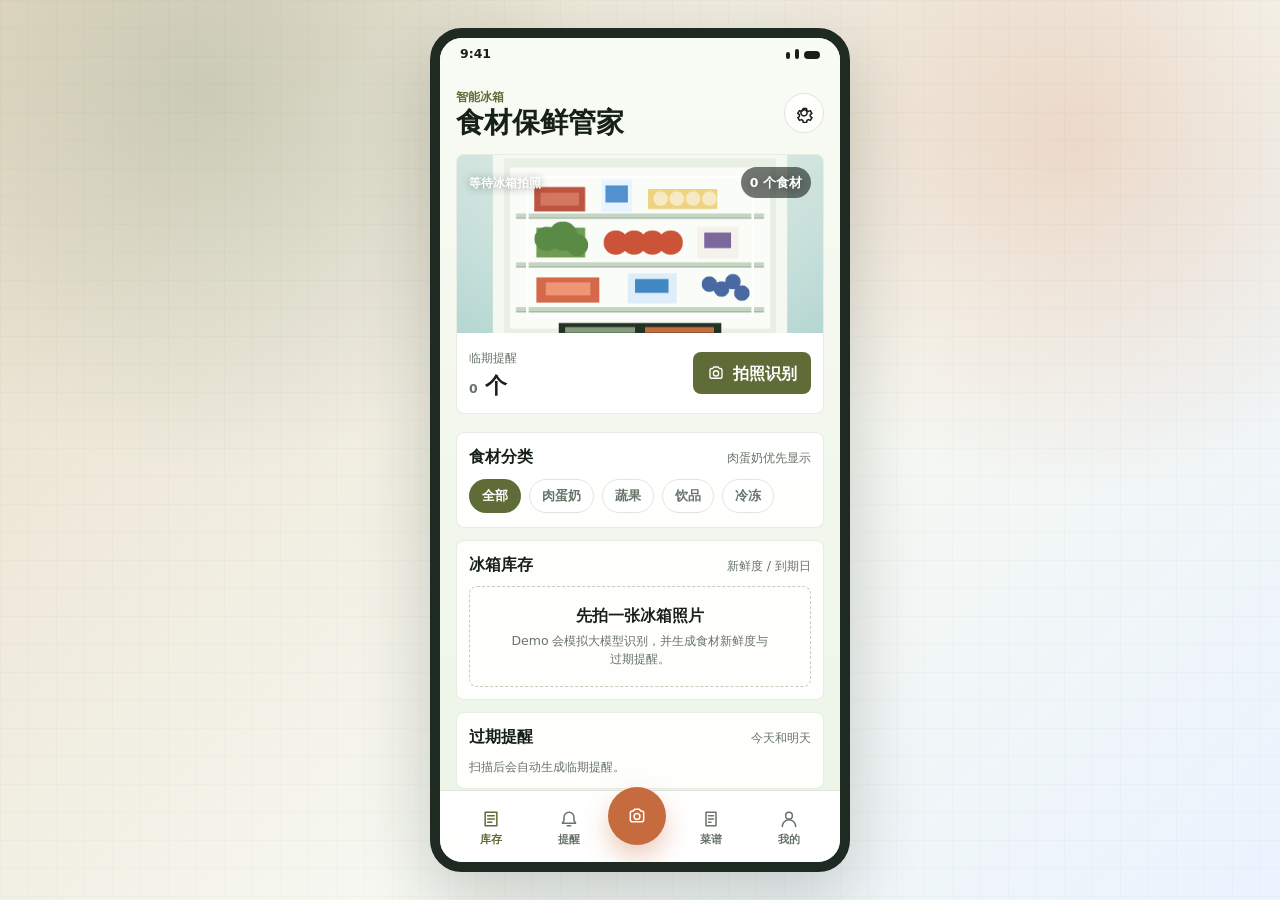
==== index.html @ 275e9820 "Publish demo to GitHub Pages" ====
<!DOCTYPE html>
<html lang="zh-CN">
<head>
  <meta charset="UTF-8" />
  <meta name="viewport" content="width=device-width, initial-scale=1.0" />
  <meta
    name="description"
    content="食材保鲜管家 Android 风格 demo：模拟冰箱拍照识别食材、新鲜度评分和过期提醒。"
  />
  <title>食材保鲜管家 Demo</title>
  <link rel="stylesheet" href="style.css" />
</head>
<body>
  <main class="demo-stage" aria-label="食材保鲜管家 Android App Demo">
    <section class="phone-shell" aria-label="手机界面预览">
      <div class="phone-status" aria-label="Android 状态栏">
        <span>9:41</span>
        <span class="status-icons" aria-hidden="true">
          <i></i><i></i><i></i>
        </span>
      </div>

      <div class="app-screen">
        <header class="app-header">
          <div>
            <p class="eyebrow">智能冰箱</p>
            <h1>食材保鲜管家</h1>
          </div>
          <button class="round-button" type="button" aria-label="设置">
            <svg viewBox="0 0 24 24" aria-hidden="true">
              <path d="M12 15.5A3.5 3.5 0 1 0 12 8a3.5 3.5 0 0 0 0 7.5Z" />
              <path d="M19.4 15a7.9 7.9 0 0 0 .1-1l2-1.5-2-3.4-2.4 1a7 7 0 0 0-1.7-1L15 6.5h-4l-.4 2.6c-.6.2-1.2.6-1.7 1l-2.4-1-2 3.4 2 1.5a7.9 7.9 0 0 0 .1 2l-2 1.5 2 3.4 2.4-1c.5.4 1.1.8 1.7 1l.4 2.6h4l.4-2.6c.6-.2 1.2-.6 1.7-1l2.4 1 2-3.4-2.2-1.5Z" />
            </svg>
          </button>
        </header>

        <section class="scan-card" aria-label="冰箱识别摘要">
          <img src="assets/fridge-demo.png" alt="冰箱食材拍照识别 demo 图" />
          <div class="scan-overlay">
            <span id="scanStatus">等待冰箱拍照</span>
            <strong><span id="recognizedCount">0</span> 个食材</strong>
          </div>
          <div class="summary-strip">
            <div>
              <span>临期提醒</span>
              <strong><span id="urgentCount">0</span> 个</strong>
            </div>
            <button class="primary-action" id="scanButton" type="button">
              <svg viewBox="0 0 24 24" aria-hidden="true">
                <path d="M4 8.5A2.5 2.5 0 0 1 6.5 6h1.2l1.2-2h6.2l1.2 2h1.2A2.5 2.5 0 0 1 20 8.5v8A2.5 2.5 0 0 1 17.5 19h-11A2.5 2.5 0 0 1 4 16.5v-8Z" />
                <path d="M12 16a3.5 3.5 0 1 0 0-7 3.5 3.5 0 0 0 0 7Z" />
              </svg>
              拍照识别
            </button>
          </div>
        </section>

        <section class="section-block" aria-labelledby="category-title">
          <div class="section-title-row">
            <h2 id="category-title">食材分类</h2>
            <span>肉蛋奶优先显示</span>
          </div>
          <div class="category-tabs" id="categoryTabs" aria-label="食材分类筛选"></div>
        </section>

        <section class="section-block inventory-section" aria-labelledby="inventory-title">
          <div class="section-title-row">
            <h2 id="inventory-title">冰箱库存</h2>
            <span>新鲜度 / 到期日</span>
          </div>
          <div class="empty-state" id="emptyState"></div>
          <div class="inventory-list" id="inventoryList"></div>
        </section>

        <section class="section-block reminder-section" aria-labelledby="reminder-title">
          <div class="section-title-row">
            <h2 id="reminder-title">过期提醒</h2>
            <span>今天和明天</span>
          </div>
          <div class="reminder-list" id="reminderList"></div>
        </section>
      </div>

      <nav class="bottom-nav" aria-label="底部导航">
        <button class="nav-item is-active" type="button" aria-label="库存">
          <svg viewBox="0 0 24 24" aria-hidden="true">
            <path d="M5 4h14v16H5V4Z" />
            <path d="M8 8h8M8 12h8M8 16h5" />
          </svg>
          <span>库存</span>
        </button>
        <button class="nav-item" type="button" aria-label="提醒">
          <svg viewBox="0 0 24 24" aria-hidden="true">
            <path d="M6 10a6 6 0 1 1 12 0v4l2 3H4l2-3v-4Z" />
            <path d="M10 20h4" />
          </svg>
          <span>提醒</span>
        </button>
        <button class="camera-fab" id="bottomScanButton" type="button" aria-label="拍照识别">
          <svg viewBox="0 0 24 24" aria-hidden="true">
            <path d="M4 8.5A2.5 2.5 0 0 1 6.5 6h1.2l1.2-2h6.2l1.2 2h1.2A2.5 2.5 0 0 1 20 8.5v8A2.5 2.5 0 0 1 17.5 19h-11A2.5 2.5 0 0 1 4 16.5v-8Z" />
            <path d="M12 16a3.5 3.5 0 1 0 0-7 3.5 3.5 0 0 0 0 7Z" />
          </svg>
        </button>
        <button class="nav-item" type="button" aria-label="菜谱">
          <svg viewBox="0 0 24 24" aria-hidden="true">
            <path d="M6 4h12v16H6V4Z" />
            <path d="M9 8h6M9 12h6M9 16h3" />
          </svg>
          <span>菜谱</span>
        </button>
        <button class="nav-item" type="button" aria-label="我的">
          <svg viewBox="0 0 24 24" aria-hidden="true">
            <path d="M12 12a4 4 0 1 0 0-8 4 4 0 0 0 0 8Z" />
            <path d="M4 21a8 8 0 0 1 16 0" />
          </svg>
          <span>我的</span>
        </button>
      </nav>

      <section class="sheet" id="scanSheet" aria-hidden="true" aria-label="模拟拍照识别面板">
        <div class="sheet-panel">
          <div class="sheet-handle" aria-hidden="true"></div>
          <div class="sheet-header">
            <h2>冰箱拍照识别</h2>
            <button class="round-button" id="closeScan" type="button" aria-label="关闭拍照识别">
              <svg viewBox="0 0 24 24" aria-hidden="true">
                <path d="M6 6l12 12M18 6 6 18" />
              </svg>
            </button>
          </div>
          <div class="scan-preview">
            <img src="assets/fridge-demo.png" alt="冰箱照片 demo" />
            <span class="scan-frame" aria-hidden="true"></span>
          </div>
          <p id="scanProgress" class="scan-progress">准备识别冰箱照片</p>
          <button class="wide-action" id="startScan" type="button">开始识别</button>
        </div>
      </section>

      <section class="sheet" id="detailSheet" aria-hidden="true" aria-label="食材详情面板">
        <div class="sheet-panel">
          <div class="sheet-handle" aria-hidden="true"></div>
          <div class="sheet-header">
            <h2>食材详情</h2>
            <button class="round-button" id="closeDetail" type="button" aria-label="关闭食材详情">
              <svg viewBox="0 0 24 24" aria-hidden="true">
                <path d="M6 6l12 12M18 6 6 18" />
              </svg>
            </button>
          </div>
          <div id="detailContent"></div>
        </div>
      </section>
    </section>
  </main>

  <script src="script.js"></script>
  <script>
    document.getElementById("bottomScanButton").addEventListener("click", function () {
      document.getElementById("scanButton").click();
    });
  </script>
</body>
</html>
---- style.css ----
:root {
  color-scheme: light;
  --sage: #8b9d83;
  --moss: #606c38;
  --clay: #b08b6e;
  --terracotta: #c66b3d;
  --ochre: #c08e3a;
  --blue: #2f80ed;
  --red: #dc2626;
  --amber: #d97706;
  --green: #198754;
  --ink: #172018;
  --muted: #687469;
  --line: #dfe7db;
  --surface: #ffffff;
  --sand: #e8dcc7;
  --oat: #d4b895;
  --soft-green: #edf5e8;
  --soft-blue: #eaf3ff;
  --soft-red: #fff0ed;
  --soft-amber: #fff7e6;
  --shadow: 0 24px 70px rgba(33, 45, 34, 0.22);
}

* {
  box-sizing: border-box;
}

html {
  min-height: 100%;
  background:
    radial-gradient(circle at 16% 10%, rgba(139, 157, 131, 0.34), transparent 24rem),
    radial-gradient(circle at 84% 16%, rgba(198, 107, 61, 0.22), transparent 22rem),
    linear-gradient(135deg, var(--sand), #f6f8f1 58%, #eaf3ff);
}

body {
  min-height: 100vh;
  margin: 0;
  color: var(--ink);
  font-family: "Inter", "Roboto", "Noto Sans SC", "PingFang SC", "Microsoft YaHei", system-ui, sans-serif;
  line-height: 1.45;
}

body::before {
  content: "";
  position: fixed;
  inset: 0;
  z-index: -1;
  opacity: 0.16;
  pointer-events: none;
  background-image:
    linear-gradient(rgba(96, 108, 56, 0.18) 1px, transparent 1px),
    linear-gradient(90deg, rgba(96, 108, 56, 0.16) 1px, transparent 1px);
  background-size: 28px 28px;
}

button {
  border: 0;
  font: inherit;
  color: inherit;
  cursor: pointer;
  -webkit-tap-highlight-color: transparent;
}

button:disabled {
  cursor: wait;
  opacity: 0.72;
}

svg {
  width: 20px;
  height: 20px;
  fill: none;
  stroke: currentColor;
  stroke-linecap: round;
  stroke-linejoin: round;
  stroke-width: 1.8;
}

h1,
h2,
h3,
p {
  margin: 0;
}

.demo-stage {
  min-height: 100vh;
  display: grid;
  place-items: center;
  padding: 28px;
}

.phone-shell {
  position: relative;
  width: min(100%, 420px);
  height: min(880px, calc(100vh - 56px));
  min-height: 760px;
  overflow: hidden;
  border: 10px solid #1f2a22;
  border-radius: 32px;
  background: #f8fbf3;
  box-shadow: var(--shadow);
}

.phone-status {
  height: 32px;
  display: flex;
  align-items: center;
  justify-content: space-between;
  padding: 0 20px;
  background: #f8fbf3;
  color: var(--ink);
  font-size: 0.78rem;
  font-weight: 800;
}

.status-icons {
  display: inline-flex;
  gap: 5px;
  align-items: flex-end;
}

.status-icons i {
  display: block;
  width: 4px;
  border-radius: 999px;
  background: var(--ink);
}

.status-icons i:nth-child(1) {
  height: 7px;
}

.status-icons i:nth-child(2) {
  height: 10px;
}

.status-icons i:nth-child(3) {
  width: 16px;
  height: 8px;
}

.app-screen {
  height: calc(100% - 104px);
  overflow-y: auto;
  padding: 18px 16px 22px;
  background:
    linear-gradient(180deg, #f8fbf3 0%, #f4f8ef 38%, #edf5e8 100%);
  scrollbar-width: none;
}

.app-screen::-webkit-scrollbar {
  display: none;
}

.app-header {
  display: flex;
  align-items: center;
  justify-content: space-between;
  gap: 16px;
  margin-bottom: 16px;
}

.eyebrow {
  color: var(--moss);
  font-size: 0.78rem;
  font-weight: 800;
}

.app-header h1 {
  margin-top: 2px;
  font-size: 1.78rem;
  line-height: 1.05;
  letter-spacing: 0;
}

.round-button {
  display: inline-grid;
  width: 40px;
  height: 40px;
  place-items: center;
  border: 1px solid var(--line);
  border-radius: 999px;
  background: rgba(255, 255, 255, 0.86);
}

.scan-card,
.section-block,
.food-card,
.reminder-item {
  border: 1px solid rgba(96, 108, 56, 0.13);
  border-radius: 8px;
  background: rgba(255, 255, 255, 0.9);
}

.scan-card {
  position: relative;
  overflow: hidden;
  margin-bottom: 18px;
}

.scan-card > img {
  display: block;
  width: 100%;
  height: 178px;
  object-fit: cover;
}

.scan-overlay {
  position: absolute;
  top: 12px;
  left: 12px;
  right: 12px;
  display: flex;
  justify-content: space-between;
  gap: 12px;
  align-items: center;
  color: #fff;
  text-shadow: 0 1px 8px rgba(0, 0, 0, 0.38);
}

.scan-overlay span {
  max-width: 56%;
  font-size: 0.78rem;
  font-weight: 700;
}

.scan-overlay strong {
  padding: 6px 9px;
  border-radius: 999px;
  background: rgba(23, 32, 24, 0.6);
  font-size: 0.82rem;
}

.summary-strip {
  display: flex;
  align-items: center;
  justify-content: space-between;
  gap: 12px;
  padding: 12px;
}

.summary-strip span,
.section-title-row span,
.muted-line,
.food-main p,
.reminder-item small,
.detail-heading p,
.detail-grid dt {
  color: var(--muted);
  font-size: 0.78rem;
}

.summary-strip strong {
  display: block;
  margin-top: 2px;
  font-size: 1.35rem;
  white-space: nowrap;
}

.primary-action,
.wide-action {
  display: inline-flex;
  align-items: center;
  justify-content: center;
  gap: 8px;
  min-height: 42px;
  padding: 0 14px;
  border-radius: 8px;
  background: var(--moss);
  color: #fff;
  font-weight: 800;
}

.primary-action svg,
.wide-action svg {
  width: 18px;
  height: 18px;
}

.section-block {
  padding: 12px;
  margin-bottom: 12px;
}

.section-title-row {
  display: flex;
  justify-content: space-between;
  align-items: baseline;
  gap: 12px;
  margin-bottom: 10px;
}

.section-title-row h2 {
  font-size: 1rem;
}

.category-tabs {
  display: flex;
  gap: 8px;
  overflow-x: auto;
  padding-bottom: 2px;
  scrollbar-width: none;
}

.category-tabs::-webkit-scrollbar {
  display: none;
}

.category-tabs button {
  flex: 0 0 auto;
  min-height: 34px;
  padding: 0 12px;
  border: 1px solid var(--line);
  border-radius: 999px;
  background: #fff;
  color: var(--muted);
  font-size: 0.82rem;
  font-weight: 800;
}

.category-tabs button.is-active {
  border-color: transparent;
  background: var(--moss);
  color: #fff;
}

.empty-state {
  display: grid;
  gap: 4px;
  min-height: 88px;
  place-items: center;
  padding: 18px;
  border: 1px dashed rgba(96, 108, 56, 0.34);
  border-radius: 8px;
  text-align: center;
}

.empty-state[hidden] {
  display: none;
}

.empty-state strong {
  font-size: 0.98rem;
}

.empty-state span {
  max-width: 260px;
  color: var(--muted);
  font-size: 0.78rem;
}

.inventory-list {
  display: grid;
  gap: 10px;
}

.food-card {
  display: grid;
  grid-template-columns: 44px minmax(0, 1fr);
  gap: 11px;
  padding: 10px;
  transition: transform 160ms ease, border-color 160ms ease, background 160ms ease;
}

.food-card:hover,
.food-card:focus {
  outline: none;
  transform: translateY(-1px);
  border-color: rgba(96, 108, 56, 0.36);
}

.food-icon {
  display: grid;
  width: 42px;
  height: 42px;
  place-items: center;
  border-radius: 8px;
  color: #fff;
  font-weight: 900;
}

.accent-red {
  background: var(--terracotta);
}

.accent-amber {
  background: var(--ochre);
}

.accent-blue {
  background: var(--blue);
}

.accent-green {
  background: var(--moss);
}

.accent-purple {
  background: #7c6a9c;
}

.food-title-row,
.freshness-line {
  display: flex;
  align-items: center;
  justify-content: space-between;
  gap: 10px;
}

.food-title-row h3 {
  min-width: 0;
  font-size: 1rem;
  overflow-wrap: anywhere;
}

.state-pill {
  flex: 0 0 auto;
  padding: 3px 7px;
  border-radius: 999px;
  background: var(--soft-green);
  color: var(--green);
  font-size: 0.68rem;
  font-weight: 900;
}

.state-eat-soon .state-pill {
  background: var(--soft-amber);
  color: var(--amber);
}

.state-risk .state-pill {
  background: var(--soft-red);
  color: var(--terracotta);
}

.state-expired .state-pill {
  background: #fee2e2;
  color: var(--red);
}

.freshness-line {
  margin-top: 7px;
  color: var(--muted);
  font-size: 0.75rem;
}

.freshness-line b {
  color: var(--ink);
}

.freshness-track {
  height: 7px;
  margin-top: 7px;
  overflow: hidden;
  border-radius: 999px;
  background: #e5ebe1;
}

.freshness-track i {
  display: block;
  height: 100%;
  border-radius: inherit;
  background: linear-gradient(90deg, var(--sage), var(--moss));
}

.state-eat-soon .freshness-track i {
  background: linear-gradient(90deg, #f1c56b, var(--amber));
}

.state-risk .freshness-track i,
.state-expired .freshness-track i {
  background: linear-gradient(90deg, #f97316, var(--red));
}

.reminder-list {
  display: grid;
  gap: 8px;
}

.reminder-item {
  display: flex;
  width: 100%;
  align-items: center;
  justify-content: space-between;
  gap: 10px;
  min-height: 42px;
  padding: 8px 10px;
  text-align: left;
}

.reminder-item span {
  font-weight: 850;
}

.reminder-item small {
  text-align: right;
}

.bottom-nav {
  position: absolute;
  left: 0;
  right: 0;
  bottom: 0;
  height: 72px;
  display: grid;
  grid-template-columns: 1fr 1fr 64px 1fr 1fr;
  align-items: center;
  padding: 8px 12px 10px;
  border-top: 1px solid var(--line);
  background: rgba(255, 255, 255, 0.94);
  backdrop-filter: blur(16px);
}

.nav-item {
  display: grid;
  gap: 3px;
  place-items: center;
  background: transparent;
  color: var(--muted);
  font-size: 0.68rem;
  font-weight: 800;
}

.nav-item.is-active {
  color: var(--moss);
}

.camera-fab {
  display: grid;
  width: 58px;
  height: 58px;
  place-items: center;
  border-radius: 999px;
  background: var(--terracotta);
  color: #fff;
  box-shadow: 0 12px 24px rgba(198, 107, 61, 0.34);
  transform: translateY(-12px);
}

.sheet {
  position: absolute;
  inset: 0;
  z-index: 20;
  display: flex;
  align-items: flex-end;
  pointer-events: none;
  background: rgba(23, 32, 24, 0);
  transition: background 180ms ease;
}

.sheet.is-open {
  pointer-events: auto;
  background: rgba(23, 32, 24, 0.38);
}

.sheet-panel {
  width: 100%;
  max-height: 86%;
  overflow-y: auto;
  padding: 10px 16px 18px;
  border-radius: 22px 22px 0 0;
  background: #fff;
  transform: translateY(105%);
  transition: transform 220ms ease;
}

.sheet.is-open .sheet-panel {
  transform: translateY(0);
}

.sheet-handle {
  width: 44px;
  height: 5px;
  margin: 0 auto 14px;
  border-radius: 999px;
  background: #d1d9ce;
}

.sheet-header {
  display: flex;
  align-items: center;
  justify-content: space-between;
  gap: 12px;
  margin-bottom: 12px;
}

.sheet-header h2 {
  font-size: 1.1rem;
}

.scan-preview {
  position: relative;
  overflow: hidden;
  border-radius: 8px;
}

.scan-preview img {
  display: block;
  width: 100%;
  height: 220px;
  object-fit: cover;
}

.scan-frame {
  position: absolute;
  inset: 32px;
  border: 2px solid rgba(255, 255, 255, 0.92);
  border-radius: 18px;
  box-shadow: 0 0 0 999px rgba(23, 32, 24, 0.22);
}

.scan-progress {
  margin: 12px 0;
  color: var(--muted);
  font-weight: 700;
}

.wide-action {
  width: 100%;
}

.detail-heading {
  display: flex;
  align-items: center;
  gap: 12px;
  margin-bottom: 14px;
}

.detail-heading h2 {
  font-size: 1.35rem;
}

.detail-score {
  padding: 12px;
  border-radius: 8px;
  background: var(--soft-green);
}

.detail-score span {
  display: block;
  margin-bottom: 6px;
  font-size: 1.8rem;
  font-weight: 900;
}

.detail-grid {
  display: grid;
  grid-template-columns: 1fr 1fr;
  gap: 9px;
  margin: 12px 0;
}

.detail-grid div,
.detail-tip {
  margin: 0;
  padding: 10px;
  border: 1px solid var(--line);
  border-radius: 8px;
  background: #fff;
}

.detail-grid dd {
  margin: 3px 0 0;
  font-weight: 850;
}

.detail-tip {
  margin-top: 8px;
  color: var(--muted);
  font-size: 0.86rem;
}

.detail-tip b {
  color: var(--ink);
}

@media (max-width: 520px) {
  .demo-stage {
    display: block;
    padding: 0;
  }

  .phone-shell {
    width: 100%;
    height: 100vh;
    min-height: 100vh;
    border: 0;
    border-radius: 0;
    box-shadow: none;
  }

  .app-screen {
    height: calc(100% - 104px);
  }
}

@media (max-width: 380px) {
  .app-screen {
    padding: 14px 12px 20px;
  }

  .app-header h1 {
    font-size: 1.55rem;
  }

  .summary-strip {
    align-items: stretch;
    flex-direction: column;
  }

  .primary-action {
    width: 100%;
  }
}
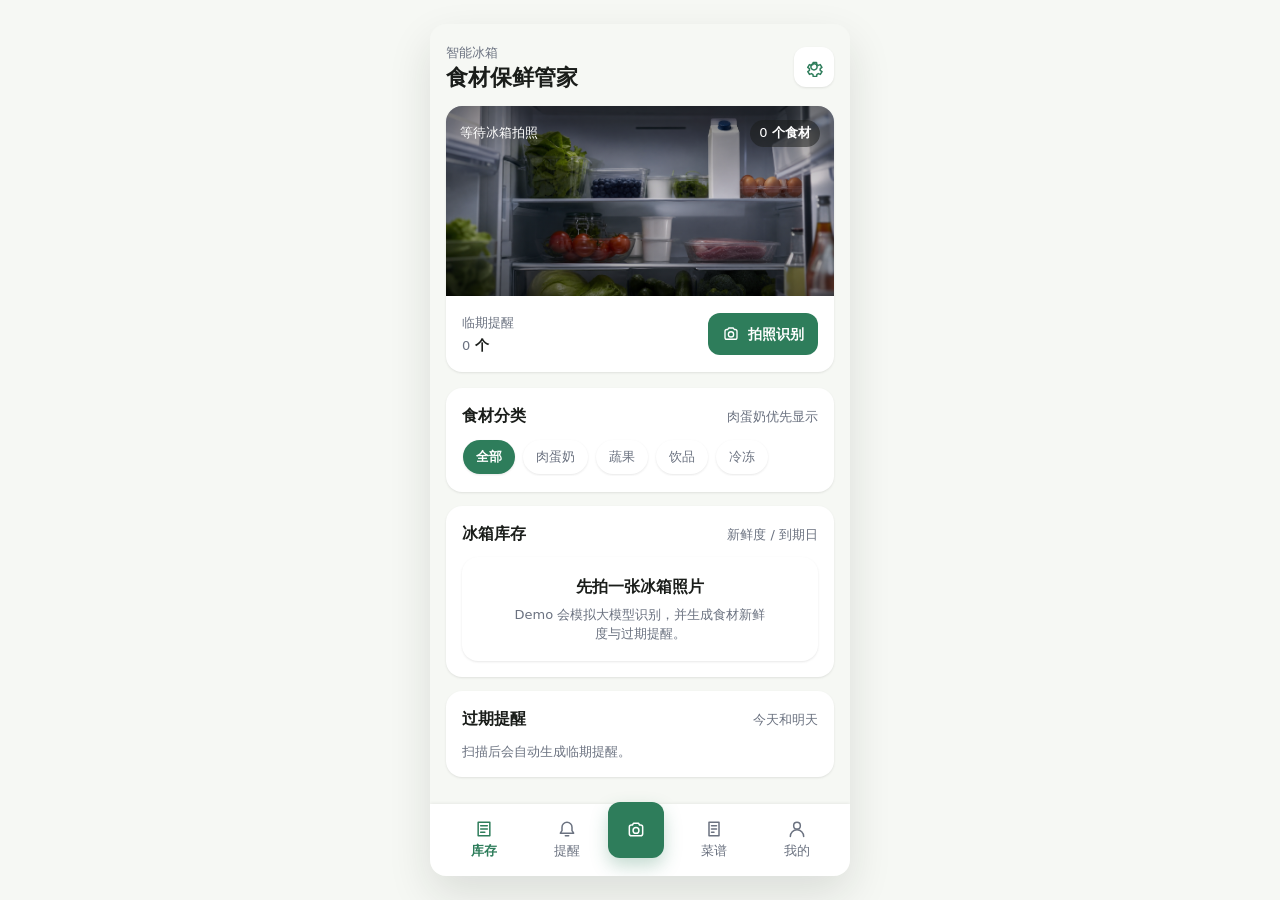
==== commit 2efce8e7: "Refresh published demo visuals" ====
--- a/index.html
+++ b/index.html
@@ -13,13 +13,6 @@
 <body>
   <main class="demo-stage" aria-label="食材保鲜管家 Android App Demo">
     <section class="phone-shell" aria-label="手机界面预览">
-      <div class="phone-status" aria-label="Android 状态栏">
-        <span>9:41</span>
-        <span class="status-icons" aria-hidden="true">
-          <i></i><i></i><i></i>
-        </span>
-      </div>
-
       <div class="app-screen">
         <header class="app-header">
           <div>
@@ -35,7 +28,7 @@
         </header>
 
         <section class="scan-card" aria-label="冰箱识别摘要">
-          <img src="assets/fridge-demo.png" alt="冰箱食材拍照识别 demo 图" />
+          <img src="assets/fridge-hero.png" alt="冰箱内新鲜食材照片" />
           <div class="scan-overlay">
             <span id="scanStatus">等待冰箱拍照</span>
             <strong><span id="recognizedCount">0</span> 个食材</strong>
@@ -130,7 +123,7 @@
             </button>
           </div>
           <div class="scan-preview">
-            <img src="assets/fridge-demo.png" alt="冰箱照片 demo" />
+            <img src="assets/fridge-hero.png" alt="冰箱内新鲜食材照片" />
             <span class="scan-frame" aria-hidden="true"></span>
           </div>
           <p id="scanProgress" class="scan-progress">准备识别冰箱照片</p>
--- a/style.css
+++ b/style.css
@@ -1,25 +1,20 @@
 :root {
   color-scheme: light;
-  --sage: #8b9d83;
-  --moss: #606c38;
-  --clay: #b08b6e;
-  --terracotta: #c66b3d;
-  --ochre: #c08e3a;
-  --blue: #2f80ed;
-  --red: #dc2626;
-  --amber: #d97706;
-  --green: #198754;
-  --ink: #172018;
-  --muted: #687469;
-  --line: #dfe7db;
-  --surface: #ffffff;
-  --sand: #e8dcc7;
-  --oat: #d4b895;
-  --soft-green: #edf5e8;
-  --soft-blue: #eaf3ff;
-  --soft-red: #fff0ed;
-  --soft-amber: #fff7e6;
-  --shadow: 0 24px 70px rgba(33, 45, 34, 0.22);
+  --bg-page: #F6F8F4;
+  --bg-card: #FFFFFF;
+  --color-primary: #2E7D5B;
+  --text-strong: #1A1D1A;
+  --text-muted: #6B7280;
+  --fresh-bg: #E7F4EC;
+  --fresh-fg: #1E6B43;
+  --soon-bg: #FDEFD7;
+  --soon-fg: #8A5A10;
+  --expire-bg: #FCE9E5;
+  --expire-fg: #9A3B2C;
+  --r-card: 16px;
+  --r-btn: 12px;
+  --r-pill: 999px;
+  --shadow-card: 0 1px 3px rgba(0,0,0,0.06), 0 1px 2px rgba(0,0,0,0.04);
 }
 
 * {
@@ -28,31 +23,18 @@
 
 html {
   min-height: 100%;
-  background:
-    radial-gradient(circle at 16% 10%, rgba(139, 157, 131, 0.34), transparent 24rem),
-    radial-gradient(circle at 84% 16%, rgba(198, 107, 61, 0.22), transparent 22rem),
-    linear-gradient(135deg, var(--sand), #f6f8f1 58%, #eaf3ff);
+  background: var(--bg-page);
 }
 
 body {
   min-height: 100vh;
   margin: 0;
-  color: var(--ink);
+  background: var(--bg-page);
+  color: var(--text-strong);
   font-family: "Inter", "Roboto", "Noto Sans SC", "PingFang SC", "Microsoft YaHei", system-ui, sans-serif;
+  font-size: 14px;
+  font-weight: 400;
   line-height: 1.45;
-}
-
-body::before {
-  content: "";
-  position: fixed;
-  inset: 0;
-  z-index: -1;
-  opacity: 0.16;
-  pointer-events: none;
-  background-image:
-    linear-gradient(rgba(96, 108, 56, 0.18) 1px, transparent 1px),
-    linear-gradient(90deg, rgba(96, 108, 56, 0.16) 1px, transparent 1px);
-  background-size: 28px 28px;
 }
 
 button {
@@ -89,65 +71,26 @@
   min-height: 100vh;
   display: grid;
   place-items: center;
-  padding: 28px;
+  padding: 24px;
+  background: var(--bg-page);
 }
 
 .phone-shell {
   position: relative;
   width: min(100%, 420px);
-  height: min(880px, calc(100vh - 56px));
+  height: min(880px, calc(100vh - 48px));
   min-height: 760px;
   overflow: hidden;
-  border: 10px solid #1f2a22;
-  border-radius: 32px;
-  background: #f8fbf3;
-  box-shadow: var(--shadow);
-}
-
-.phone-status {
-  height: 32px;
-  display: flex;
-  align-items: center;
-  justify-content: space-between;
-  padding: 0 20px;
-  background: #f8fbf3;
-  color: var(--ink);
-  font-size: 0.78rem;
-  font-weight: 800;
-}
-
-.status-icons {
-  display: inline-flex;
-  gap: 5px;
-  align-items: flex-end;
-}
-
-.status-icons i {
-  display: block;
-  width: 4px;
-  border-radius: 999px;
-  background: var(--ink);
-}
-
-.status-icons i:nth-child(1) {
-  height: 7px;
-}
-
-.status-icons i:nth-child(2) {
-  height: 10px;
-}
-
-.status-icons i:nth-child(3) {
-  width: 16px;
-  height: 8px;
+  border-radius: var(--r-card);
+  background: var(--bg-page);
+  box-shadow: 0 18px 44px rgba(26, 29, 26, 0.12);
 }
 
 .app-screen {
-  height: calc(100% - 104px);
+  height: calc(100% - 72px);
   overflow-y: auto;
-  padding: 18px 16px 22px;
-  background:
-    linear-gradient(180deg, #f8fbf3 0%, #f4f8ef 38%, #edf5e8 100%);
+  padding: 20px 16px 24px;
+  background: var(--bg-page);
   scrollbar-width: none;
 }
 
@@ -164,15 +107,17 @@
 }
 
 .eyebrow {
-  color: var(--moss);
-  font-size: 0.78rem;
-  font-weight: 800;
+  color: var(--text-muted);
+  font-size: 13px;
+  font-weight: 400;
 }
 
 .app-header h1 {
   margin-top: 2px;
-  font-size: 1.78rem;
-  line-height: 1.05;
+  color: var(--text-strong);
+  font-size: 22px;
+  font-weight: 600;
+  line-height: 1.16;
   letter-spacing: 0;
 }
 
@@ -181,57 +126,78 @@
   width: 40px;
   height: 40px;
   place-items: center;
-  border: 1px solid var(--line);
-  border-radius: 999px;
-  background: rgba(255, 255, 255, 0.86);
+  border-radius: var(--r-btn);
+  background: var(--bg-card);
+  color: var(--color-primary);
+  box-shadow: var(--shadow-card);
 }
 
 .scan-card,
 .section-block,
 .food-card,
-.reminder-item {
-  border: 1px solid rgba(96, 108, 56, 0.13);
-  border-radius: 8px;
-  background: rgba(255, 255, 255, 0.9);
+.reminder-item,
+.empty-state,
+.detail-score,
+.detail-grid div,
+.detail-tip {
+  border-radius: var(--r-card);
+  background: var(--bg-card);
+  box-shadow: var(--shadow-card);
 }
 
 .scan-card {
   position: relative;
   overflow: hidden;
-  margin-bottom: 18px;
+  margin-bottom: 16px;
+}
+
+.scan-card::before {
+  content: "";
+  position: absolute;
+  z-index: 1;
+  top: 0;
+  left: 0;
+  right: 0;
+  height: 190px;
+  pointer-events: none;
+  background:
+    linear-gradient(180deg, rgba(0, 0, 0, 0.46), rgba(0, 0, 0, 0.1) 52%, rgba(0, 0, 0, 0.42));
 }
 
 .scan-card > img {
   display: block;
   width: 100%;
-  height: 178px;
+  height: 190px;
   object-fit: cover;
 }
 
 .scan-overlay {
   position: absolute;
-  top: 12px;
-  left: 12px;
-  right: 12px;
-  display: flex;
+  z-index: 2;
+  top: 14px;
+  left: 14px;
+  right: 14px;
+  display: flex;
+  align-items: center;
   justify-content: space-between;
   gap: 12px;
-  align-items: center;
-  color: #fff;
-  text-shadow: 0 1px 8px rgba(0, 0, 0, 0.38);
+  color: var(--bg-card);
 }
 
 .scan-overlay span {
-  max-width: 56%;
-  font-size: 0.78rem;
-  font-weight: 700;
+  max-width: 58%;
+  font-size: 13px;
+  font-weight: 400;
 }
 
 .scan-overlay strong {
-  padding: 6px 9px;
-  border-radius: 999px;
-  background: rgba(23, 32, 24, 0.6);
-  font-size: 0.82rem;
+  flex: 0 0 auto;
+  padding: 4px 9px;
+  border-radius: var(--r-pill);
+  background: rgba(26, 29, 26, 0.54);
+  color: var(--bg-card);
+  font-size: 13px;
+  font-weight: 600;
 }
 
 .summary-strip {
@@ -239,7 +205,7 @@
   align-items: center;
   justify-content: space-between;
   gap: 12px;
-  padding: 12px;
+  padding: 16px;
 }
 
 .summary-strip span,
@@ -248,15 +214,19 @@
 .food-main p,
 .reminder-item small,
 .detail-heading p,
-.detail-grid dt {
-  color: var(--muted);
-  font-size: 0.78rem;
+.detail-grid dt,
+.detail-tip {
+  color: var(--text-muted);
+  font-size: 13px;
+  font-weight: 400;
 }
 
 .summary-strip strong {
   display: block;
   margin-top: 2px;
-  font-size: 1.35rem;
+  color: var(--text-strong);
+  font-size: 14px;
+  font-weight: 600;
   white-space: nowrap;
 }
 
@@ -268,10 +238,11 @@
   gap: 8px;
   min-height: 42px;
   padding: 0 14px;
-  border-radius: 8px;
-  background: var(--moss);
-  color: #fff;
-  font-weight: 800;
+  border-radius: var(--r-btn);
+  background: var(--color-primary);
+  color: var(--bg-card);
+  font-size: 14px;
+  font-weight: 600;
 }
 
 .primary-action svg,
@@ -281,27 +252,30 @@
 }
 
 .section-block {
-  padding: 12px;
+  padding: 16px;
+  margin-bottom: 14px;
+}
+
+.section-title-row {
+  display: flex;
+  align-items: baseline;
+  justify-content: space-between;
+  gap: 12px;
   margin-bottom: 12px;
 }
 
-.section-title-row {
-  display: flex;
-  justify-content: space-between;
-  align-items: baseline;
-  gap: 12px;
-  margin-bottom: 10px;
-}
-
-.section-title-row h2 {
-  font-size: 1rem;
+.section-title-row h2,
+.sheet-header h2 {
+  color: var(--text-strong);
+  font-size: 16px;
+  font-weight: 600;
 }
 
 .category-tabs {
   display: flex;
   gap: 8px;
   overflow-x: auto;
-  padding-bottom: 2px;
+  padding: 1px 1px 2px;
   scrollbar-width: none;
 }
 
@@ -312,29 +286,27 @@
 .category-tabs button {
   flex: 0 0 auto;
   min-height: 34px;
-  padding: 0 12px;
-  border: 1px solid var(--line);
-  border-radius: 999px;
-  background: #fff;
-  color: var(--muted);
-  font-size: 0.82rem;
-  font-weight: 800;
+  padding: 0 13px;
+  border-radius: var(--r-pill);
+  background: var(--bg-card);
+  color: var(--text-muted);
+  font-size: 13px;
+  font-weight: 400;
+  box-shadow: var(--shadow-card);
 }
 
 .category-tabs button.is-active {
-  border-color: transparent;
-  background: var(--moss);
-  color: #fff;
+  background: var(--color-primary);
+  color: var(--bg-card);
+  font-weight: 600;
 }
 
 .empty-state {
   display: grid;
-  gap: 4px;
-  min-height: 88px;
+  gap: 6px;
+  min-height: 104px;
   place-items: center;
-  padding: 18px;
-  border: 1px dashed rgba(96, 108, 56, 0.34);
-  border-radius: 8px;
+  padding: 16px;
   text-align: center;
 }
 
@@ -343,33 +315,37 @@
 }
 
 .empty-state strong {
-  font-size: 0.98rem;
+  color: var(--text-strong);
+  font-size: 16px;
+  font-weight: 600;
 }
 
 .empty-state span {
   max-width: 260px;
-  color: var(--muted);
-  font-size: 0.78rem;
+  color: var(--text-muted);
+  font-size: 13px;
+  font-weight: 400;
 }
 
 .inventory-list {
   display: grid;
-  gap: 10px;
+  gap: 12px;
 }
 
 .food-card {
   display: grid;
-  grid-template-columns: 44px minmax(0, 1fr);
-  gap: 11px;
-  padding: 10px;
-  transition: transform 160ms ease, border-color 160ms ease, background 160ms ease;
+  grid-template-columns: 42px minmax(0, 1fr);
+  gap: 12px;
+  min-height: 92px;
+  padding: 16px;
+  transition: transform 160ms ease, box-shadow 160ms ease;
 }
 
 .food-card:hover,
 .food-card:focus {
   outline: none;
   transform: translateY(-1px);
-  border-color: rgba(96, 108, 56, 0.36);
+  box-shadow: 0 3px 8px rgba(0, 0, 0, 0.08);
 }
 
 .food-icon {
@@ -377,29 +353,20 @@
   width: 42px;
   height: 42px;
   place-items: center;
-  border-radius: 8px;
-  color: #fff;
-  font-weight: 900;
-}
-
-.accent-red {
-  background: var(--terracotta);
-}
-
-.accent-amber {
-  background: var(--ochre);
-}
-
-.accent-blue {
-  background: var(--blue);
-}
-
-.accent-green {
-  background: var(--moss);
-}
-
+  border-radius: var(--r-btn);
+  background: var(--fresh-bg);
+  color: var(--color-primary);
+  font-size: 14px;
+  font-weight: 600;
+}
+
+.accent-red,
+.accent-amber,
+.accent-blue,
+.accent-green,
 .accent-purple {
-  background: #7c6a9c;
+  background: var(--fresh-bg);
+  color: var(--color-primary);
 }
 
 .food-title-row,
@@ -412,72 +379,82 @@
 
 .food-title-row h3 {
   min-width: 0;
-  font-size: 1rem;
   overflow-wrap: anywhere;
+  color: var(--text-strong);
+  font-size: 14px;
+  font-weight: 400;
 }
 
 .state-pill {
   flex: 0 0 auto;
-  padding: 3px 7px;
-  border-radius: 999px;
-  background: var(--soft-green);
-  color: var(--green);
-  font-size: 0.68rem;
-  font-weight: 900;
-}
-
-.state-eat-soon .state-pill {
-  background: var(--soft-amber);
-  color: var(--amber);
-}
-
-.state-risk .state-pill {
-  background: var(--soft-red);
-  color: var(--terracotta);
-}
-
-.state-expired .state-pill {
-  background: #fee2e2;
-  color: var(--red);
+  padding: 2px 8px;
+  border-radius: var(--r-pill);
+  font-size: 11px;
+  font-weight: 600;
+  line-height: 1.5;
+}
+
+.pill-fresh {
+  background: var(--fresh-bg);
+  color: var(--fresh-fg);
+}
+
+.pill-soon {
+  background: var(--soon-bg);
+  color: var(--soon-fg);
+}
+
+.pill-expire {
+  background: var(--expire-bg);
+  color: var(--expire-fg);
 }
 
 .freshness-line {
-  margin-top: 7px;
-  color: var(--muted);
-  font-size: 0.75rem;
+  margin-top: 8px;
+  color: var(--text-muted);
+  font-size: 13px;
+  font-weight: 400;
 }
 
 .freshness-line b {
-  color: var(--ink);
+  color: var(--text-strong);
+  font-weight: 600;
 }
 
 .freshness-track {
-  height: 7px;
-  margin-top: 7px;
+  height: 6px;
+  margin-top: 8px;
   overflow: hidden;
-  border-radius: 999px;
-  background: #e5ebe1;
+  border-radius: var(--r-pill);
+  background: var(--fresh-bg);
 }
 
 .freshness-track i {
   display: block;
   height: 100%;
   border-radius: inherit;
-  background: linear-gradient(90deg, var(--sage), var(--moss));
-}
-
-.state-eat-soon .freshness-track i {
-  background: linear-gradient(90deg, #f1c56b, var(--amber));
-}
-
-.state-risk .freshness-track i,
-.state-expired .freshness-track i {
-  background: linear-gradient(90deg, #f97316, var(--red));
+  background: var(--color-primary);
+}
+
+.freshness-soon .freshness-track {
+  background: var(--soon-bg);
+}
+
+.freshness-soon .freshness-track i {
+  background: var(--soon-fg);
+}
+
+.freshness-expire .freshness-track {
+  background: var(--expire-bg);
+}
+
+.freshness-expire .freshness-track i {
+  background: var(--expire-fg);
 }
 
 .reminder-list {
   display: grid;
-  gap: 8px;
+  gap: 12px;
 }
 
 .reminder-item {
@@ -485,14 +462,16 @@
   width: 100%;
   align-items: center;
   justify-content: space-between;
-  gap: 10px;
-  min-height: 42px;
-  padding: 8px 10px;
+  gap: 12px;
+  min-height: 48px;
+  padding: 12px 16px;
   text-align: left;
 }
 
 .reminder-item span {
-  font-weight: 850;
+  color: var(--text-strong);
+  font-size: 14px;
+  font-weight: 400;
 }
 
 .reminder-item small {
@@ -509,8 +488,8 @@
   grid-template-columns: 1fr 1fr 64px 1fr 1fr;
   align-items: center;
   padding: 8px 12px 10px;
-  border-top: 1px solid var(--line);
-  background: rgba(255, 255, 255, 0.94);
+  background: rgba(255, 255, 255, 0.96);
+  box-shadow: 0 -1px 3px rgba(0, 0, 0, 0.06);
   backdrop-filter: blur(16px);
 }
 
@@ -519,25 +498,26 @@
   gap: 3px;
   place-items: center;
   background: transparent;
-  color: var(--muted);
-  font-size: 0.68rem;
-  font-weight: 800;
+  color: var(--text-muted);
+  font-size: 13px;
+  font-weight: 400;
 }
 
 .nav-item.is-active {
-  color: var(--moss);
+  color: var(--color-primary);
+  font-weight: 600;
 }
 
 .camera-fab {
   display: grid;
-  width: 58px;
-  height: 58px;
+  width: 56px;
+  height: 56px;
   place-items: center;
-  border-radius: 999px;
-  background: var(--terracotta);
-  color: #fff;
-  box-shadow: 0 12px 24px rgba(198, 107, 61, 0.34);
-  transform: translateY(-12px);
+  border-radius: var(--r-btn);
+  background: var(--color-primary);
+  color: var(--bg-card);
+  box-shadow: 0 8px 18px rgba(46, 125, 91, 0.28);
+  transform: translateY(-10px);
 }
 
 .sheet {
@@ -547,13 +527,13 @@
   display: flex;
   align-items: flex-end;
   pointer-events: none;
-  background: rgba(23, 32, 24, 0);
+  background: rgba(26, 29, 26, 0);
   transition: background 180ms ease;
 }
 
 .sheet.is-open {
   pointer-events: auto;
-  background: rgba(23, 32, 24, 0.38);
+  background: rgba(26, 29, 26, 0.36);
 }
 
 .sheet-panel {
@@ -561,8 +541,8 @@
   max-height: 86%;
   overflow-y: auto;
   padding: 10px 16px 18px;
-  border-radius: 22px 22px 0 0;
-  background: #fff;
+  border-radius: var(--r-card) var(--r-card) 0 0;
+  background: var(--bg-page);
   transform: translateY(105%);
   transition: transform 220ms ease;
 }
@@ -575,8 +555,8 @@
   width: 44px;
   height: 5px;
   margin: 0 auto 14px;
-  border-radius: 999px;
-  background: #d1d9ce;
+  border-radius: var(--r-pill);
+  background: var(--fresh-bg);
 }
 
 .sheet-header {
@@ -585,16 +565,13 @@
   justify-content: space-between;
   gap: 12px;
   margin-bottom: 12px;
-}
-
-.sheet-header h2 {
-  font-size: 1.1rem;
 }
 
 .scan-preview {
   position: relative;
   overflow: hidden;
-  border-radius: 8px;
+  border-radius: var(--r-card);
+  box-shadow: var(--shadow-card);
 }
 
 .scan-preview img {
@@ -607,15 +584,17 @@
 .scan-frame {
   position: absolute;
   inset: 32px;
-  border: 2px solid rgba(255, 255, 255, 0.92);
-  border-radius: 18px;
-  box-shadow: 0 0 0 999px rgba(23, 32, 24, 0.22);
+  border-radius: var(--r-card);
+  box-shadow:
+    0 0 0 999px rgba(26, 29, 26, 0.22),
+    inset 0 0 0 2px rgba(255, 255, 255, 0.86);
 }
 
 .scan-progress {
   margin: 12px 0;
-  color: var(--muted);
-  font-weight: 700;
+  color: var(--text-muted);
+  font-size: 13px;
+  font-weight: 400;
 }
 
 .wide-action {
@@ -623,58 +602,58 @@
 }
 
 .detail-heading {
-  display: flex;
+  display: grid;
+  grid-template-columns: 42px minmax(0, 1fr) auto;
   align-items: center;
   gap: 12px;
   margin-bottom: 14px;
 }
 
 .detail-heading h2 {
-  font-size: 1.35rem;
+  color: var(--text-strong);
+  font-size: 16px;
+  font-weight: 600;
 }
 
 .detail-score {
-  padding: 12px;
-  border-radius: 8px;
-  background: var(--soft-green);
+  padding: 16px;
 }
 
 .detail-score span {
   display: block;
-  margin-bottom: 6px;
-  font-size: 1.8rem;
-  font-weight: 900;
+  margin-bottom: 8px;
+  color: var(--text-strong);
+  font-size: 24px;
+  font-weight: 600;
 }
 
 .detail-grid {
   display: grid;
   grid-template-columns: 1fr 1fr;
-  gap: 9px;
-  margin: 12px 0;
+  gap: 12px;
+  margin: 14px 0;
 }
 
 .detail-grid div,
 .detail-tip {
   margin: 0;
-  padding: 10px;
-  border: 1px solid var(--line);
-  border-radius: 8px;
-  background: #fff;
+  padding: 16px;
 }
 
 .detail-grid dd {
-  margin: 3px 0 0;
-  font-weight: 850;
+  margin: 4px 0 0;
+  color: var(--text-strong);
+  font-size: 14px;
+  font-weight: 400;
 }
 
 .detail-tip {
-  margin-top: 8px;
-  color: var(--muted);
-  font-size: 0.86rem;
+  margin-top: 12px;
 }
 
 .detail-tip b {
-  color: var(--ink);
+  color: var(--text-strong);
+  font-weight: 600;
 }
 
 @media (max-width: 520px) {
@@ -687,23 +666,22 @@
     width: 100%;
     height: 100vh;
     min-height: 100vh;
-    border: 0;
     border-radius: 0;
     box-shadow: none;
   }
 
   .app-screen {
-    height: calc(100% - 104px);
+    height: calc(100% - 72px);
   }
 }
 
 @media (max-width: 380px) {
   .app-screen {
-    padding: 14px 12px 20px;
+    padding: 16px 12px 22px;
   }
 
   .app-header h1 {
-    font-size: 1.55rem;
+    font-size: 20px;
   }
 
   .summary-strip {
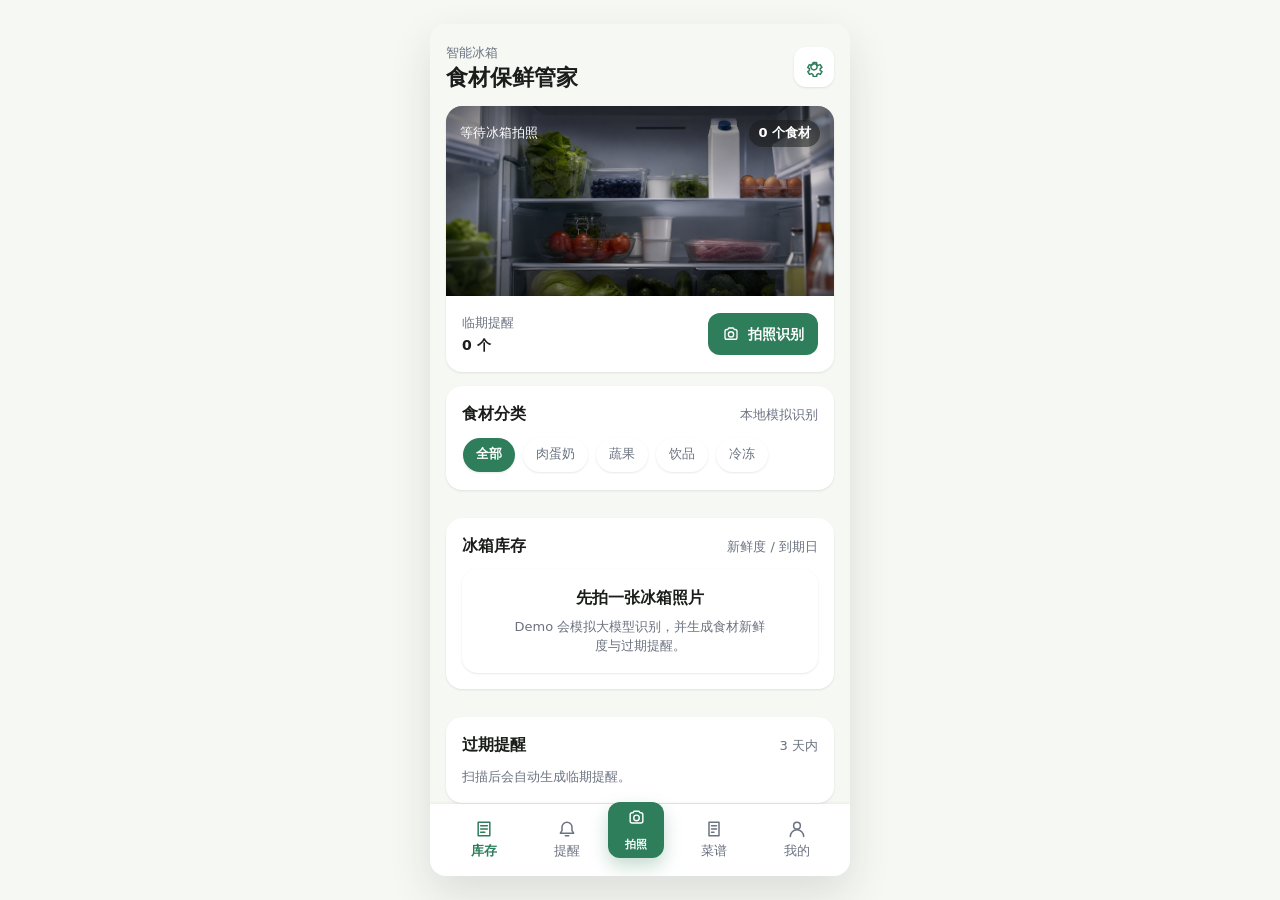
==== commit 74b3d9b2: "Publish AI detection navigation demo" ====
--- a/index.html
+++ b/index.html
@@ -27,82 +27,39 @@
           </button>
         </header>
 
-        <section class="scan-card" aria-label="冰箱识别摘要">
-          <img src="assets/fridge-hero.png" alt="冰箱内新鲜食材照片" />
-          <div class="scan-overlay">
-            <span id="scanStatus">等待冰箱拍照</span>
-            <strong><span id="recognizedCount">0</span> 个食材</strong>
-          </div>
-          <div class="summary-strip">
-            <div>
-              <span>临期提醒</span>
-              <strong><span id="urgentCount">0</span> 个</strong>
-            </div>
-            <button class="primary-action" id="scanButton" type="button">
-              <svg viewBox="0 0 24 24" aria-hidden="true">
-                <path d="M4 8.5A2.5 2.5 0 0 1 6.5 6h1.2l1.2-2h6.2l1.2 2h1.2A2.5 2.5 0 0 1 20 8.5v8A2.5 2.5 0 0 1 17.5 19h-11A2.5 2.5 0 0 1 4 16.5v-8Z" />
-                <path d="M12 16a3.5 3.5 0 1 0 0-7 3.5 3.5 0 0 0 0 7Z" />
-              </svg>
-              拍照识别
-            </button>
-          </div>
-        </section>
-
-        <section class="section-block" aria-labelledby="category-title">
-          <div class="section-title-row">
-            <h2 id="category-title">食材分类</h2>
-            <span>肉蛋奶优先显示</span>
-          </div>
-          <div class="category-tabs" id="categoryTabs" aria-label="食材分类筛选"></div>
-        </section>
-
-        <section class="section-block inventory-section" aria-labelledby="inventory-title">
-          <div class="section-title-row">
-            <h2 id="inventory-title">冰箱库存</h2>
-            <span>新鲜度 / 到期日</span>
-          </div>
-          <div class="empty-state" id="emptyState"></div>
-          <div class="inventory-list" id="inventoryList"></div>
-        </section>
-
-        <section class="section-block reminder-section" aria-labelledby="reminder-title">
-          <div class="section-title-row">
-            <h2 id="reminder-title">过期提醒</h2>
-            <span>今天和明天</span>
-          </div>
-          <div class="reminder-list" id="reminderList"></div>
-        </section>
+        <div id="pageContent" class="page-content"></div>
       </div>
 
-      <nav class="bottom-nav" aria-label="底部导航">
-        <button class="nav-item is-active" type="button" aria-label="库存">
+      <nav class="bottom-nav" id="bottomNav" aria-label="底部导航">
+        <button class="nav-item is-active" type="button" data-nav="inventory" aria-label="库存">
           <svg viewBox="0 0 24 24" aria-hidden="true">
             <path d="M5 4h14v16H5V4Z" />
             <path d="M8 8h8M8 12h8M8 16h5" />
           </svg>
           <span>库存</span>
         </button>
-        <button class="nav-item" type="button" aria-label="提醒">
+        <button class="nav-item" type="button" data-nav="reminders" aria-label="提醒">
           <svg viewBox="0 0 24 24" aria-hidden="true">
             <path d="M6 10a6 6 0 1 1 12 0v4l2 3H4l2-3v-4Z" />
             <path d="M10 20h4" />
           </svg>
           <span>提醒</span>
         </button>
-        <button class="camera-fab" id="bottomScanButton" type="button" aria-label="拍照识别">
+        <button class="camera-fab" id="bottomScanButton" type="button" data-nav="scan" aria-label="拍照">
           <svg viewBox="0 0 24 24" aria-hidden="true">
             <path d="M4 8.5A2.5 2.5 0 0 1 6.5 6h1.2l1.2-2h6.2l1.2 2h1.2A2.5 2.5 0 0 1 20 8.5v8A2.5 2.5 0 0 1 17.5 19h-11A2.5 2.5 0 0 1 4 16.5v-8Z" />
             <path d="M12 16a3.5 3.5 0 1 0 0-7 3.5 3.5 0 0 0 0 7Z" />
           </svg>
+          <span>拍照</span>
         </button>
-        <button class="nav-item" type="button" aria-label="菜谱">
+        <button class="nav-item" type="button" data-nav="recipes" aria-label="菜谱">
           <svg viewBox="0 0 24 24" aria-hidden="true">
             <path d="M6 4h12v16H6V4Z" />
             <path d="M9 8h6M9 12h6M9 16h3" />
           </svg>
           <span>菜谱</span>
         </button>
-        <button class="nav-item" type="button" aria-label="我的">
+        <button class="nav-item" type="button" data-nav="profile" aria-label="我的">
           <svg viewBox="0 0 24 24" aria-hidden="true">
             <path d="M12 12a4 4 0 1 0 0-8 4 4 0 0 0 0 8Z" />
             <path d="M4 21a8 8 0 0 1 16 0" />
@@ -124,6 +81,7 @@
           </div>
           <div class="scan-preview">
             <img src="assets/fridge-hero.png" alt="冰箱内新鲜食材照片" />
+            <div class="detection-layer" id="sheetDetectionLayer" aria-hidden="true"></div>
             <span class="scan-frame" aria-hidden="true"></span>
           </div>
           <p id="scanProgress" class="scan-progress">准备识别冰箱照片</p>
@@ -149,10 +107,5 @@
   </main>
 
   <script src="script.js"></script>
-  <script>
-    document.getElementById("bottomScanButton").addEventListener("click", function () {
-      document.getElementById("scanButton").click();
-    });
-  </script>
 </body>
 </html>
--- a/style.css
+++ b/style.css
@@ -98,6 +98,12 @@
   display: none;
 }
 
+.page-content,
+.page-view {
+  display: grid;
+  gap: 14px;
+}
+
 .app-header {
   display: flex;
   align-items: center;
@@ -139,7 +145,9 @@
 .empty-state,
 .detail-score,
 .detail-grid div,
-.detail-tip {
+.detail-tip,
+.recipe-card,
+.profile-stat {
   border-radius: var(--r-card);
   background: var(--bg-card);
   box-shadow: var(--shadow-card);
@@ -148,10 +156,15 @@
 .scan-card {
   position: relative;
   overflow: hidden;
-  margin-bottom: 16px;
-}
-
-.scan-card::before {
+}
+
+.scan-hero-media {
+  position: relative;
+  overflow: hidden;
+  min-height: 190px;
+}
+
+.scan-hero-media::after {
   content: "";
   position: absolute;
   z-index: 1;
@@ -164,16 +177,74 @@
     linear-gradient(180deg, rgba(0, 0, 0, 0.46), rgba(0, 0, 0, 0.1) 52%, rgba(0, 0, 0, 0.42));
 }
 
-.scan-card > img {
+.scan-hero-media > img {
   display: block;
   width: 100%;
   height: 190px;
   object-fit: cover;
 }
 
+.detection-layer {
+  position: absolute;
+  z-index: 2;
+  inset: 0;
+  pointer-events: none;
+}
+
+.detection-box {
+  position: absolute;
+  left: var(--box-left);
+  top: var(--box-top);
+  width: var(--box-width);
+  height: var(--box-height);
+  border-radius: var(--r-btn);
+  background: color-mix(in srgb, var(--detect-bg) 28%, transparent);
+  box-shadow:
+    inset 0 0 0 1px var(--detect-color),
+    0 2px 8px rgba(0, 0, 0, 0.12);
+}
+
+.detection-box.is-highlighted {
+  box-shadow:
+    inset 0 0 0 2px var(--detect-color),
+    0 4px 12px rgba(0, 0, 0, 0.2);
+}
+
+.detection-fresh {
+  --detect-color: var(--fresh-fg);
+  --detect-bg: var(--fresh-bg);
+}
+
+.detection-soon {
+  --detect-color: var(--soon-fg);
+  --detect-bg: var(--soon-bg);
+}
+
+.detection-expire {
+  --detect-color: var(--expire-fg);
+  --detect-bg: var(--expire-bg);
+}
+
+.detection-label {
+  position: absolute;
+  top: 0;
+  left: 0;
+  max-width: 120%;
+  overflow: hidden;
+  padding: 2px 6px;
+  border-radius: var(--r-btn);
+  background: var(--detect-color);
+  color: var(--bg-card);
+  font-size: 10px;
+  font-weight: 600;
+  line-height: 1.4;
+  text-overflow: ellipsis;
+  white-space: nowrap;
+}
+
 .scan-overlay {
   position: absolute;
-  z-index: 2;
+  z-index: 3;
   top: 14px;
   left: 14px;
   right: 14px;
@@ -210,12 +281,17 @@
 
 .summary-strip span,
 .section-title-row span,
+.page-header p,
 .muted-line,
 .food-main p,
 .reminder-item small,
+.alert-food-main small,
+.recipe-card p,
+.recipe-card li,
 .detail-heading p,
 .detail-grid dt,
-.detail-tip {
+.detail-tip,
+.profile-stat span {
   color: var(--text-muted);
   font-size: 13px;
   font-weight: 400;
@@ -265,10 +341,17 @@
 }
 
 .section-title-row h2,
-.sheet-header h2 {
+.sheet-header h2,
+.page-header h2 {
   color: var(--text-strong);
   font-size: 16px;
   font-weight: 600;
+}
+
+.page-header {
+  display: grid;
+  gap: 4px;
+  padding: 2px 2px 0;
 }
 
 .category-tabs {
@@ -334,9 +417,9 @@
 
 .food-card {
   display: grid;
-  grid-template-columns: 42px minmax(0, 1fr);
-  gap: 12px;
-  min-height: 92px;
+  grid-template-columns: 52px minmax(0, 1fr);
+  gap: 12px;
+  min-height: 96px;
   padding: 16px;
   transition: transform 160ms ease, box-shadow 160ms ease;
 }
@@ -364,9 +447,47 @@
 .accent-amber,
 .accent-blue,
 .accent-green,
-.accent-purple {
+.accent-purple,
+.accent-orange {
   background: var(--fresh-bg);
   color: var(--color-primary);
+}
+
+.food-photo {
+  position: relative;
+  display: grid;
+  width: 52px;
+  height: 52px;
+  place-items: center;
+  overflow: hidden;
+  border-radius: var(--r-btn);
+  background: var(--fresh-bg);
+  color: var(--color-primary);
+}
+
+.food-thumb {
+  display: block;
+  width: 100%;
+  height: 100%;
+  object-fit: cover;
+}
+
+.food-thumb[hidden] {
+  display: none;
+}
+
+.food-thumb-fallback {
+  display: grid;
+  width: 100%;
+  height: 100%;
+  place-items: center;
+  color: var(--color-primary);
+  font-size: 14px;
+  font-weight: 600;
+}
+
+.food-thumb-fallback[hidden] {
+  display: none;
 }
 
 .food-title-row,
@@ -478,6 +599,81 @@
   text-align: right;
 }
 
+.alert-food-list {
+  display: grid;
+  gap: 10px;
+}
+
+.alert-food-row {
+  display: grid;
+  width: 100%;
+  grid-template-columns: 52px minmax(0, 1fr) auto;
+  align-items: center;
+  gap: 12px;
+  min-height: 72px;
+  padding: 10px 0;
+  background: transparent;
+  text-align: left;
+}
+
+.alert-food-main {
+  display: grid;
+  min-width: 0;
+  gap: 3px;
+}
+
+.alert-food-main strong {
+  overflow-wrap: anywhere;
+  color: var(--text-strong);
+  font-size: 14px;
+  font-weight: 400;
+}
+
+.recipe-grid,
+.profile-grid {
+  display: grid;
+  gap: 12px;
+}
+
+.recipe-card,
+.profile-stat {
+  padding: 16px;
+}
+
+.recipe-card {
+  display: grid;
+  gap: 8px;
+}
+
+.recipe-card h3 {
+  color: var(--text-strong);
+  font-size: 16px;
+  font-weight: 600;
+}
+
+.recipe-card strong,
+.profile-stat strong {
+  color: var(--text-strong);
+  font-size: 14px;
+  font-weight: 600;
+}
+
+.recipe-card ol {
+  margin: 0;
+  padding-left: 18px;
+}
+
+.profile-grid {
+  grid-template-columns: 1fr 1fr;
+}
+
+.profile-stat {
+  display: grid;
+  gap: 5px;
+  min-height: 78px;
+  align-content: center;
+}
+
 .bottom-nav {
   position: absolute;
   left: 0;
@@ -512,12 +708,24 @@
   display: grid;
   width: 56px;
   height: 56px;
+  gap: 1px;
   place-items: center;
   border-radius: var(--r-btn);
   background: var(--color-primary);
   color: var(--bg-card);
   box-shadow: 0 8px 18px rgba(46, 125, 91, 0.28);
   transform: translateY(-10px);
+  font-size: 11px;
+  font-weight: 600;
+}
+
+.camera-fab svg {
+  width: 19px;
+  height: 19px;
+}
+
+.camera-fab.is-active {
+  box-shadow: 0 10px 22px rgba(46, 125, 91, 0.34);
 }
 
 .sheet {
@@ -583,8 +791,10 @@
 
 .scan-frame {
   position: absolute;
+  z-index: 3;
   inset: 32px;
   border-radius: var(--r-card);
+  pointer-events: none;
   box-shadow:
     0 0 0 999px rgba(26, 29, 26, 0.22),
     inset 0 0 0 2px rgba(255, 255, 255, 0.86);
@@ -601,9 +811,14 @@
   width: 100%;
 }
 
+.scan-action-card {
+  display: grid;
+  gap: 12px;
+}
+
 .detail-heading {
   display: grid;
-  grid-template-columns: 42px minmax(0, 1fr) auto;
+  grid-template-columns: 52px minmax(0, 1fr) auto;
   align-items: center;
   gap: 12px;
   margin-bottom: 14px;
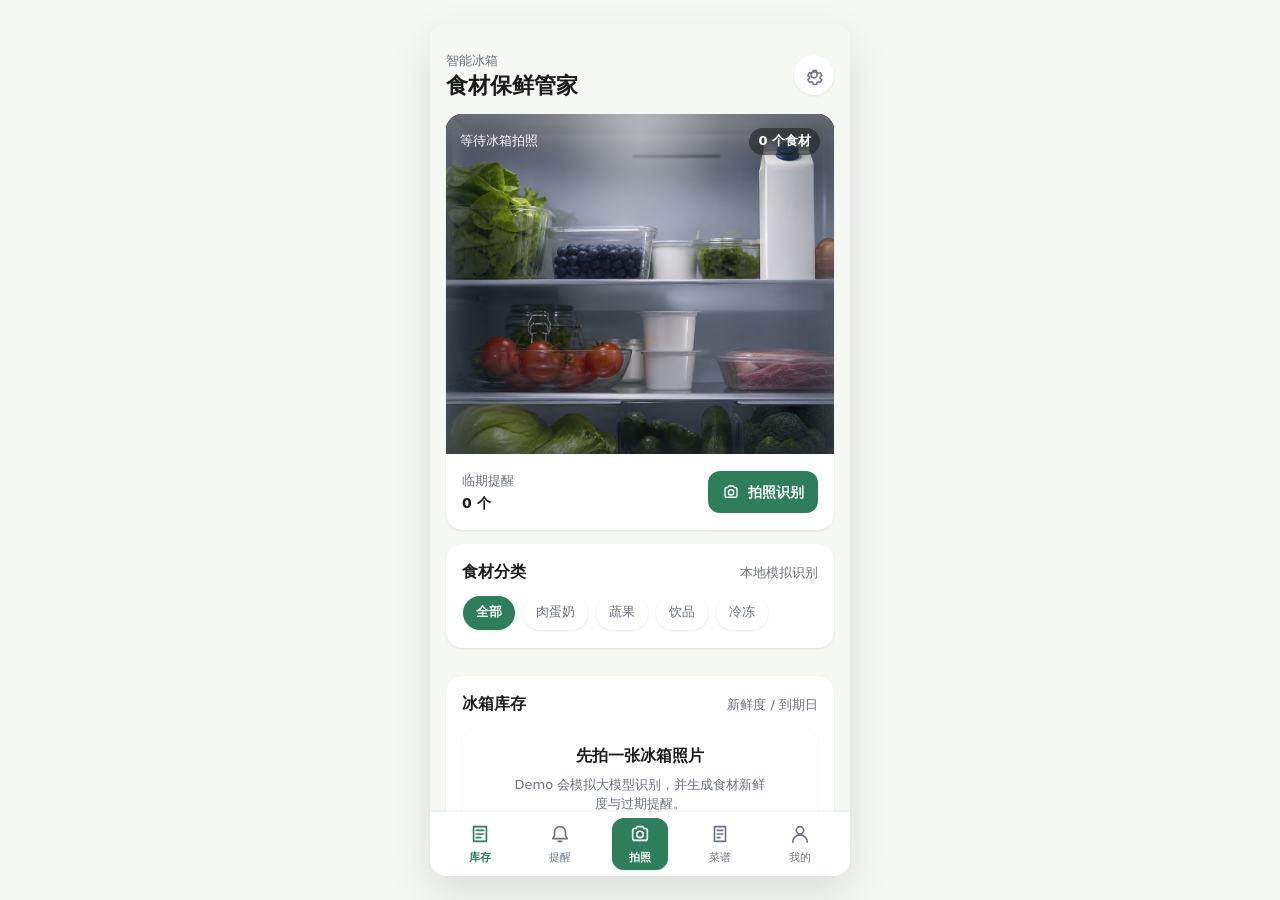
==== commit d86cc688: "Publish realistic fridge hero demo" ====
--- a/index.html
+++ b/index.html
@@ -80,8 +80,13 @@
             </button>
           </div>
           <div class="scan-preview">
-            <img src="assets/fridge-hero.png" alt="冰箱内新鲜食材照片" />
-            <div class="detection-layer" id="sheetDetectionLayer" aria-hidden="true"></div>
+            <div class="fridge-stage-bg" aria-hidden="true">
+              <span class="fridge-wall fridge-wall-left"></span>
+              <span class="fridge-wall fridge-wall-right"></span>
+              <span class="fridge-shelf fridge-shelf-one"></span>
+              <span class="fridge-shelf fridge-shelf-two"></span>
+            </div>
+            <div class="sheet-detection-root" id="sheetDetectionLayer" aria-hidden="true"></div>
             <span class="scan-frame" aria-hidden="true"></span>
           </div>
           <p id="scanProgress" class="scan-progress">准备识别冰箱照片</p>
--- a/style.css
+++ b/style.css
@@ -78,7 +78,7 @@
 .phone-shell {
   position: relative;
   width: min(100%, 420px);
-  height: min(880px, calc(100vh - 48px));
+  height: min(920px, calc(100vh - 48px));
   min-height: 760px;
   overflow: hidden;
   border-radius: var(--r-card);
@@ -87,9 +87,9 @@
 }
 
 .app-screen {
-  height: calc(100% - 72px);
+  height: calc(100% - 64px);
   overflow-y: auto;
-  padding: 20px 16px 24px;
+  padding: 0 16px 24px;
   background: var(--bg-page);
   scrollbar-width: none;
 }
@@ -109,6 +109,7 @@
   align-items: center;
   justify-content: space-between;
   gap: 16px;
+  padding-top: calc(env(safe-area-inset-top, 0px) + 28px);
   margin-bottom: 16px;
 }
 
@@ -132,10 +133,20 @@
   width: 40px;
   height: 40px;
   place-items: center;
-  border-radius: var(--r-btn);
-  background: var(--bg-card);
-  color: var(--color-primary);
+  border-radius: var(--r-pill);
+  background: #FFFFFF;
+  color: var(--text-muted);
   box-shadow: var(--shadow-card);
+}
+
+.round-button:active {
+  background: #F1F3F0;
+}
+
+.round-button svg {
+  width: 20px;
+  height: 20px;
+  stroke-width: 1.75;
 }
 
 .scan-card,
@@ -161,7 +172,8 @@
 .scan-hero-media {
   position: relative;
   overflow: hidden;
-  min-height: 190px;
+  height: clamp(260px, 48vw, 340px);
+  background: #E8EEEC url("assets/fridge-hero.png") center / cover no-repeat;
 }
 
 .scan-hero-media::after {
@@ -171,43 +183,124 @@
   top: 0;
   left: 0;
   right: 0;
-  height: 190px;
+  height: 100%;
   pointer-events: none;
   background:
-    linear-gradient(180deg, rgba(0, 0, 0, 0.46), rgba(0, 0, 0, 0.1) 52%, rgba(0, 0, 0, 0.42));
-}
-
-.scan-hero-media > img {
-  display: block;
-  width: 100%;
-  height: 190px;
-  object-fit: cover;
-}
-
-.detection-layer {
-  position: absolute;
-  z-index: 2;
+    radial-gradient(circle at 50% 0%, rgba(255, 255, 255, 0.34), rgba(255, 255, 255, 0) 34%),
+    linear-gradient(180deg, rgba(10, 24, 34, 0.1), rgba(255, 255, 255, 0) 32%, rgba(10, 24, 34, 0.18));
+}
+
+.fridge-stage-bg {
+  position: absolute;
+  inset: 0;
+  overflow: hidden;
+  background:
+    radial-gradient(ellipse at 50% 6%, rgba(255, 255, 255, 0.34), rgba(255, 255, 255, 0) 30%),
+    linear-gradient(90deg, rgba(10, 24, 34, 0.16), rgba(255, 255, 255, 0.05) 16%, rgba(255, 255, 255, 0.05) 84%, rgba(10, 24, 34, 0.16)),
+    url("assets/fridge-hero.png") center / cover no-repeat;
+  box-shadow:
+    inset 0 18px 42px rgba(255, 255, 255, 0.38),
+    inset 0 -34px 50px rgba(10, 24, 34, 0.18),
+    inset 18px 0 28px rgba(10, 24, 34, 0.14),
+    inset -18px 0 28px rgba(10, 24, 34, 0.14);
+}
+
+.fridge-wall,
+.fridge-shelf {
+  position: absolute;
+  display: none;
+  pointer-events: none;
+}
+
+.fridge-wall {
+  top: 0;
+  bottom: 0;
+  width: 34px;
+  background: linear-gradient(90deg, rgba(26, 29, 26, 0.13), rgba(255, 255, 255, 0.22));
+}
+
+.fridge-wall-left {
+  left: 0;
+}
+
+.fridge-wall-right {
+  right: 0;
+  transform: rotate(180deg);
+}
+
+.fridge-shelf {
+  left: 8%;
+  right: 8%;
+  height: 7px;
+  border-radius: var(--r-pill);
+  background: rgba(255, 255, 255, 0.74);
+  box-shadow:
+    0 1px 0 rgba(26, 29, 26, 0.08),
+    0 9px 16px rgba(26, 29, 26, 0.13),
+    inset 0 1px 0 rgba(255, 255, 255, 0.9);
+}
+
+.fridge-shelf-one {
+  top: 45%;
+}
+
+.fridge-shelf-two {
+  top: 72%;
+}
+
+.hero-scene-layer,
+.detection-layer,
+.sheet-detection-root {
+  position: absolute;
   inset: 0;
   pointer-events: none;
 }
 
-.detection-box {
-  position: absolute;
-  left: var(--box-left);
-  top: var(--box-top);
-  width: var(--box-width);
-  height: var(--box-height);
-  border-radius: var(--r-btn);
-  background: color-mix(in srgb, var(--detect-bg) 28%, transparent);
+.hero-scene-layer {
+  z-index: 2;
+}
+
+.detection-layer,
+.sheet-detection-root {
+  z-index: 3;
+}
+
+.detection-layer.is-calibrating {
+  pointer-events: auto;
+}
+
+.hero-food-scene-item {
+  position: absolute;
+  left: var(--hero-left);
+  top: var(--hero-top);
+  width: var(--hero-width);
+  height: var(--hero-height);
+  pointer-events: none;
+  background: transparent;
+  border: none;
+  box-shadow: none;
+  overflow: visible;
+}
+
+.hero-detection-box {
+  position: absolute;
+  z-index: 3;
+  left: var(--hero-left);
+  top: var(--hero-top);
+  width: var(--hero-width);
+  height: var(--hero-height);
+  box-sizing: border-box;
+  overflow: visible;
+  border: 1.5px solid var(--detect-color);
+  border-radius: 6px;
+  background: transparent;
+  box-shadow: none;
+}
+
+.hero-detection-box.is-highlighted {
   box-shadow:
-    inset 0 0 0 1px var(--detect-color),
-    0 2px 8px rgba(0, 0, 0, 0.12);
-}
-
-.detection-box.is-highlighted {
-  box-shadow:
-    inset 0 0 0 2px var(--detect-color),
-    0 4px 12px rgba(0, 0, 0, 0.2);
+    0 0 0 1px var(--detect-color),
+    0 5px 14px rgba(26, 29, 26, 0.18);
 }
 
 .detection-fresh {
@@ -225,21 +318,46 @@
   --detect-bg: var(--expire-bg);
 }
 
-.detection-label {
-  position: absolute;
-  top: 0;
-  left: 0;
-  max-width: 120%;
-  overflow: hidden;
-  padding: 2px 6px;
-  border-radius: var(--r-btn);
+.hero-food-img {
+  display: block;
+  width: 100%;
+  height: 100%;
+  padding: 0;
+  border: none;
+  border-radius: 8px;
+  background: transparent;
+  filter: drop-shadow(0 6px 10px rgba(0, 0, 0, 0.22)) saturate(1.04) contrast(1.02);
+  mix-blend-mode: multiply;
+  -webkit-mask-image: radial-gradient(ellipse at center, #000 58%, rgba(0, 0, 0, 0.82) 70%, transparent 92%);
+  mask-image: radial-gradient(ellipse at center, #000 58%, rgba(0, 0, 0, 0.82) 70%, transparent 92%);
+  object-fit: contain;
+}
+
+.bbox-label {
+  position: absolute;
+  z-index: 3;
+  top: -15px;
+  left: -2px;
+  max-width: calc(100% + 72px);
+  padding: 3px 7px;
+  border-radius: var(--r-pill);
   background: var(--detect-color);
   color: var(--bg-card);
   font-size: 10px;
   font-weight: 600;
-  line-height: 1.4;
-  text-overflow: ellipsis;
-  white-space: nowrap;
+  line-height: 1.2;
+  white-space: normal;
+}
+
+.hero-resize-handle {
+  position: absolute;
+  right: -4px;
+  bottom: -4px;
+  width: 12px;
+  height: 12px;
+  border-radius: var(--r-pill);
+  background: var(--detect-color);
+  box-shadow: var(--shadow-card);
 }
 
 .scan-overlay {
@@ -679,24 +797,37 @@
   left: 0;
   right: 0;
   bottom: 0;
-  height: 72px;
-  display: grid;
-  grid-template-columns: 1fr 1fr 64px 1fr 1fr;
+  height: 64px;
+  display: flex;
   align-items: center;
-  padding: 8px 12px 10px;
+  justify-content: space-around;
+  padding: 6px 10px;
   background: rgba(255, 255, 255, 0.96);
   box-shadow: 0 -1px 3px rgba(0, 0, 0, 0.06);
   backdrop-filter: blur(16px);
 }
 
-.nav-item {
-  display: grid;
-  gap: 3px;
+.nav-item,
+.camera-fab {
+  display: grid;
+  width: 56px;
+  min-height: 52px;
+  grid-template-rows: 22px 16px;
+  align-content: center;
+  gap: 4px;
   place-items: center;
+  border-radius: var(--r-btn);
   background: transparent;
   color: var(--text-muted);
-  font-size: 13px;
-  font-weight: 400;
+  font-size: 11px;
+  font-weight: 400;
+  line-height: 1;
+}
+
+.nav-item svg,
+.camera-fab svg {
+  width: 22px;
+  height: 22px;
 }
 
 .nav-item.is-active {
@@ -705,27 +836,15 @@
 }
 
 .camera-fab {
-  display: grid;
-  width: 56px;
-  height: 56px;
-  gap: 1px;
-  place-items: center;
-  border-radius: var(--r-btn);
   background: var(--color-primary);
   color: var(--bg-card);
-  box-shadow: 0 8px 18px rgba(46, 125, 91, 0.28);
-  transform: translateY(-10px);
-  font-size: 11px;
-  font-weight: 600;
-}
-
-.camera-fab svg {
-  width: 19px;
-  height: 19px;
+  box-shadow: var(--shadow-card);
+  font-weight: 600;
 }
 
 .camera-fab.is-active {
-  box-shadow: 0 10px 22px rgba(46, 125, 91, 0.34);
+  background: var(--color-primary);
+  color: var(--bg-card);
 }
 
 .sheet {
@@ -779,14 +898,15 @@
   position: relative;
   overflow: hidden;
   border-radius: var(--r-card);
+  height: 220px;
   box-shadow: var(--shadow-card);
-}
-
-.scan-preview img {
-  display: block;
-  width: 100%;
+  background: #EEF3F1;
+}
+
+.scan-preview .fridge-stage-bg {
+  position: absolute;
+  inset: 0;
   height: 220px;
-  object-fit: cover;
 }
 
 .scan-frame {
@@ -886,13 +1006,13 @@
   }
 
   .app-screen {
-    height: calc(100% - 72px);
+    height: calc(100% - 64px);
   }
 }
 
 @media (max-width: 380px) {
   .app-screen {
-    padding: 16px 12px 22px;
+    padding: 0 12px 22px;
   }
 
   .app-header h1 {
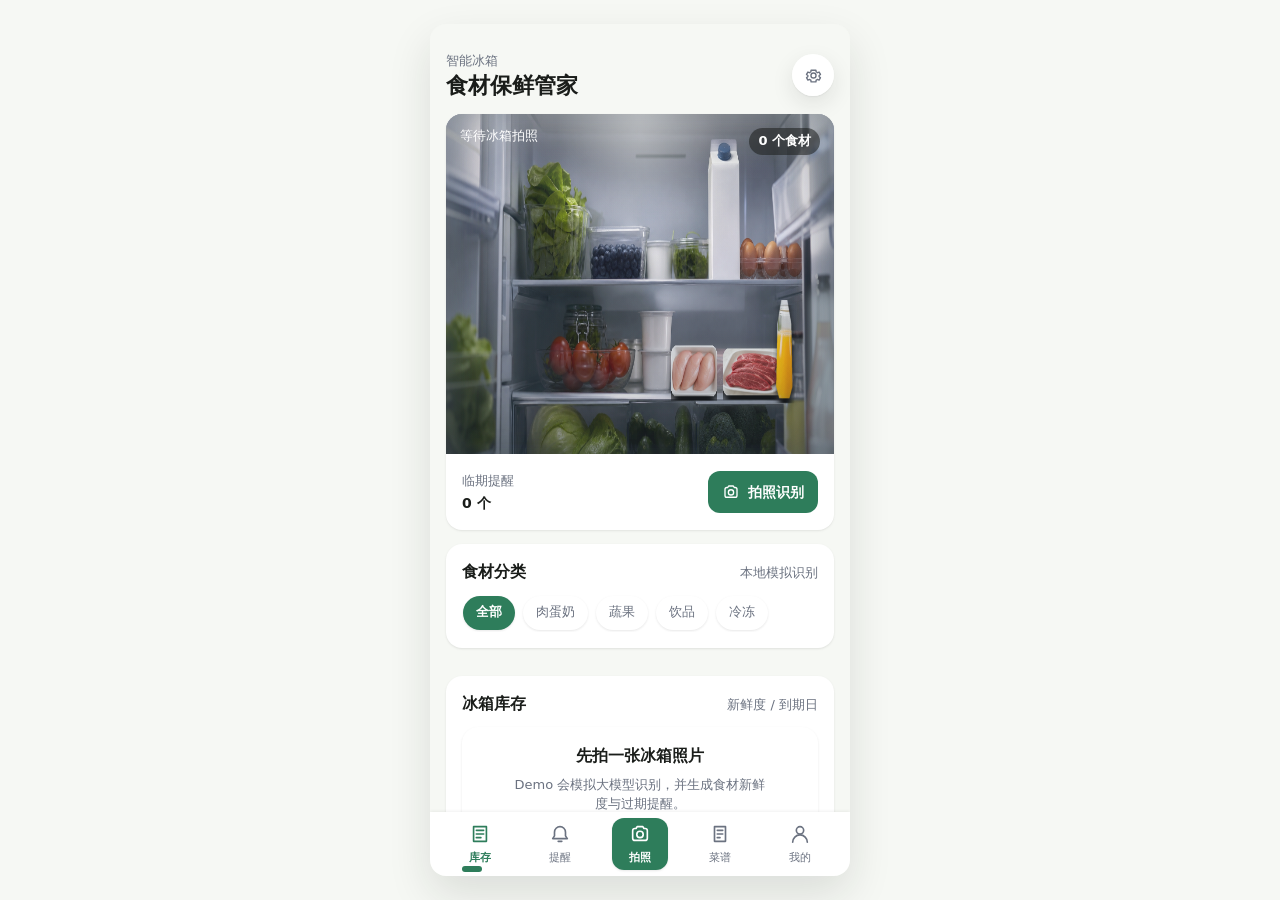
==== commit 91dd6fa1: "Publish refined hero and header controls" ====
--- a/index.html
+++ b/index.html
@@ -21,8 +21,8 @@
           </div>
           <button class="round-button" type="button" aria-label="设置">
             <svg viewBox="0 0 24 24" aria-hidden="true">
-              <path d="M12 15.5A3.5 3.5 0 1 0 12 8a3.5 3.5 0 0 0 0 7.5Z" />
-              <path d="M19.4 15a7.9 7.9 0 0 0 .1-1l2-1.5-2-3.4-2.4 1a7 7 0 0 0-1.7-1L15 6.5h-4l-.4 2.6c-.6.2-1.2.6-1.7 1l-2.4-1-2 3.4 2 1.5a7.9 7.9 0 0 0 .1 2l-2 1.5 2 3.4 2.4-1c.5.4 1.1.8 1.7 1l.4 2.6h4l.4-2.6c.6-.2 1.2-.6 1.7-1l2.4 1 2-3.4-2.2-1.5Z" />
+              <circle cx="12" cy="12" r="3.2" />
+              <path d="M19.1 13.4c.05-.46.05-.94 0-1.4l1.72-1.35-1.74-3.02-2.04.82a7.35 7.35 0 0 0-1.68-.98L15.05 5.3h-6.1l-.31 2.17c-.6.25-1.16.58-1.68.98l-2.04-.82-1.74 3.02L4.9 12c-.05.46-.05.94 0 1.4l-1.72 1.35 1.74 3.02 2.04-.82c.52.4 1.08.73 1.68.98l.31 2.17h6.1l.31-2.17c.6-.25 1.16-.58 1.68-.98l2.04.82 1.74-3.02-1.72-1.35Z" />
             </svg>
           </button>
         </header>
--- a/style.css
+++ b/style.css
@@ -130,22 +130,36 @@
 
 .round-button {
   display: inline-grid;
-  width: 40px;
-  height: 40px;
+  width: 42px;
+  height: 42px;
   place-items: center;
   border-radius: var(--r-pill);
-  background: #FFFFFF;
+  background: rgba(255, 255, 255, 0.94);
   color: var(--text-muted);
-  box-shadow: var(--shadow-card);
+  box-shadow: 0 8px 22px rgba(26, 29, 26, 0.10), 0 1px 2px rgba(26, 29, 26, 0.06);
+  -webkit-backdrop-filter: blur(10px);
+  backdrop-filter: blur(10px);
+  transition:
+    background 180ms ease,
+    box-shadow 180ms ease,
+    color 180ms ease,
+    transform 180ms ease;
+}
+
+.round-button:hover {
+  color: var(--text-strong);
+  box-shadow: 0 10px 24px rgba(26, 29, 26, 0.12), 0 1px 2px rgba(26, 29, 26, 0.06);
+  transform: translateY(-1px);
 }
 
 .round-button:active {
   background: #F1F3F0;
+  transform: scale(.96);
 }
 
 .round-button svg {
-  width: 20px;
-  height: 20px;
+  width: 19px;
+  height: 19px;
   stroke-width: 1.75;
 }
 
@@ -173,7 +187,7 @@
   position: relative;
   overflow: hidden;
   height: clamp(260px, 48vw, 340px);
-  background: #E8EEEC url("assets/fridge-hero.png") center / cover no-repeat;
+  background: #E8EEEC url("assets/fridge-hero.png") center / 100% 100% no-repeat;
 }
 
 .scan-hero-media::after {
@@ -197,7 +211,7 @@
   background:
     radial-gradient(ellipse at 50% 6%, rgba(255, 255, 255, 0.34), rgba(255, 255, 255, 0) 30%),
     linear-gradient(90deg, rgba(10, 24, 34, 0.16), rgba(255, 255, 255, 0.05) 16%, rgba(255, 255, 255, 0.05) 84%, rgba(10, 24, 34, 0.16)),
-    url("assets/fridge-hero.png") center / cover no-repeat;
+    url("assets/fridge-hero.png") center / 100% 100% no-repeat;
   box-shadow:
     inset 0 18px 42px rgba(255, 255, 255, 0.38),
     inset 0 -34px 50px rgba(10, 24, 34, 0.18),
@@ -248,16 +262,11 @@
   top: 72%;
 }
 
-.hero-scene-layer,
 .detection-layer,
 .sheet-detection-root {
   position: absolute;
   inset: 0;
   pointer-events: none;
-}
-
-.hero-scene-layer {
-  z-index: 2;
 }
 
 .detection-layer,
@@ -267,19 +276,6 @@
 
 .detection-layer.is-calibrating {
   pointer-events: auto;
-}
-
-.hero-food-scene-item {
-  position: absolute;
-  left: var(--hero-left);
-  top: var(--hero-top);
-  width: var(--hero-width);
-  height: var(--hero-height);
-  pointer-events: none;
-  background: transparent;
-  border: none;
-  box-shadow: none;
-  overflow: visible;
 }
 
 .hero-detection-box {
@@ -318,21 +314,6 @@
   --detect-bg: var(--expire-bg);
 }
 
-.hero-food-img {
-  display: block;
-  width: 100%;
-  height: 100%;
-  padding: 0;
-  border: none;
-  border-radius: 8px;
-  background: transparent;
-  filter: drop-shadow(0 6px 10px rgba(0, 0, 0, 0.22)) saturate(1.04) contrast(1.02);
-  mix-blend-mode: multiply;
-  -webkit-mask-image: radial-gradient(ellipse at center, #000 58%, rgba(0, 0, 0, 0.82) 70%, transparent 92%);
-  mask-image: radial-gradient(ellipse at center, #000 58%, rgba(0, 0, 0, 0.82) 70%, transparent 92%);
-  object-fit: contain;
-}
-
 .bbox-label {
   position: absolute;
   z-index: 3;
@@ -367,16 +348,19 @@
   left: 14px;
   right: 14px;
   display: flex;
-  align-items: center;
+  align-items: flex-start;
   justify-content: space-between;
   gap: 12px;
   color: var(--bg-card);
 }
 
 .scan-overlay span {
-  max-width: 58%;
+  flex: 1 1 auto;
+  min-width: 0;
+  max-width: calc(100% - 104px);
   font-size: 13px;
   font-weight: 400;
+  line-height: 1.25;
 }
 
 .scan-overlay strong {
@@ -1028,3 +1012,255 @@
     width: 100%;
   }
 }
+
+.scan-beam {
+  position: absolute;
+  z-index: 4;
+  top: -18%;
+  left: 0;
+  right: 0;
+  height: 46px;
+  pointer-events: none;
+  background:
+    linear-gradient(180deg, rgba(255, 255, 255, 0), rgba(231, 244, 236, 0.5), rgba(255, 255, 255, 0)),
+    linear-gradient(90deg, rgba(46, 125, 91, 0), rgba(46, 125, 91, 0.34), rgba(46, 125, 91, 0));
+  animation: scanSweep 1100ms ease-in-out forwards;
+}
+
+.hero-detection-box {
+  transform-origin: center;
+  animation: boxPop 260ms ease-out both;
+  animation-delay: var(--box-delay);
+}
+
+.hero-detection-box.detection-expire {
+  animation:
+    boxPop 260ms ease-out both,
+    expirePulse 2s ease-in-out infinite;
+  animation-delay: var(--box-delay), calc(var(--box-delay) + 260ms);
+}
+
+.bbox-label::after {
+  content: "";
+  position: absolute;
+  left: 10px;
+  bottom: -4px;
+  width: 0;
+  height: 0;
+  border-left: 4px solid transparent;
+  border-right: 4px solid transparent;
+  border-top: 4px solid var(--detect-color);
+}
+
+.live-dot {
+  display: inline-block;
+  width: 8px;
+  height: 8px;
+  margin-right: 6px;
+  border-radius: var(--r-pill);
+  background: var(--color-primary);
+  animation: livePulse 1.6s ease-in-out infinite;
+}
+
+.scan-status {
+  display: inline-flex;
+  align-items: center;
+  flex-wrap: nowrap;
+  gap: 0;
+  white-space: nowrap;
+  max-width: 100%;
+  line-height: 1.25;
+}
+
+.scan-status b {
+  margin: 0 2px;
+  font-variant-numeric: tabular-nums;
+}
+
+.freshness-track,
+.freshness-track i {
+  border-radius: var(--r-pill);
+}
+
+.freshness-track i {
+  width: 0;
+  transition: width 700ms cubic-bezier(.22,.61,.36,1);
+  box-shadow: inset 0 1px 0 rgba(255,255,255,.35);
+}
+
+.freshness-track i.is-filled {
+  width: var(--freshness-width);
+}
+
+.card-enter {
+  opacity: 0;
+  animation: cardRise 360ms ease-out forwards;
+  animation-delay: var(--card-delay);
+}
+
+.food-photo {
+  box-shadow: inset 0 0 0 1px rgba(0,0,0,.05);
+}
+
+.bottom-nav {
+  --nav-segment: 20%;
+}
+
+.nav-indicator {
+  position: absolute;
+  left: 0;
+  bottom: 4px;
+  width: var(--nav-segment);
+  height: 6px;
+  pointer-events: none;
+  transform: translateX(var(--nav-x));
+  transition: transform 260ms cubic-bezier(.4,0,.2,1);
+}
+
+.nav-indicator::after {
+  content: "";
+  display: block;
+  width: 20px;
+  height: 6px;
+  margin: 0 auto;
+  border-radius: var(--r-pill);
+  background: var(--color-primary);
+}
+
+.icon-tap {
+  animation: iconTap 220ms ease-out;
+}
+
+.camera-fab:active {
+  transform: scale(.92);
+}
+
+.wide-action.is-loading {
+  position: relative;
+  color: transparent;
+}
+
+.wide-action.is-loading > svg {
+  opacity: 0;
+}
+
+.wide-action.is-loading::before {
+  content: "";
+  position: absolute;
+  width: 18px;
+  height: 18px;
+  border: 2px solid rgba(255,255,255,.42);
+  border-top-color: var(--bg-card);
+  border-radius: var(--r-pill);
+  animation: spin 700ms linear infinite;
+}
+
+.food-card-tap {
+  animation: foodCardTap 180ms ease-out;
+}
+
+.detection-focus {
+  animation: detectionFocus 520ms ease-out;
+}
+
+@keyframes scanSweep {
+  from {
+    top: -18%;
+  }
+  to {
+    top: 100%;
+  }
+}
+
+@keyframes boxPop {
+  from {
+    opacity: 0;
+    transform: scale(.82);
+  }
+  to {
+    opacity: 1;
+    transform: scale(1);
+  }
+}
+
+@keyframes cardRise {
+  from {
+    opacity: 0;
+    transform: translateY(10px);
+  }
+  to {
+    opacity: 1;
+    transform: none;
+  }
+}
+
+@keyframes iconTap {
+  0% {
+    transform: scale(1);
+  }
+  45% {
+    transform: scale(.9);
+  }
+  72% {
+    transform: scale(1.06);
+  }
+  100% {
+    transform: scale(1);
+  }
+}
+
+@keyframes expirePulse {
+  0%,
+  100% {
+    box-shadow: 0 0 0 rgba(154, 59, 44, 0);
+  }
+  50% {
+    box-shadow: 0 0 14px rgba(154, 59, 44, .24);
+  }
+}
+
+@keyframes foodCardTap {
+  0% {
+    transform: scale(1);
+  }
+  50% {
+    transform: scale(.985);
+  }
+  100% {
+    transform: scale(1);
+  }
+}
+
+@keyframes detectionFocus {
+  0% {
+    box-shadow: 0 0 0 0 rgba(46,125,91,.4);
+  }
+  100% {
+    box-shadow: 0 0 0 8px rgba(46,125,91,0);
+  }
+}
+
+@keyframes spin {
+  to {
+    transform: rotate(360deg);
+  }
+}
+
+@keyframes livePulse {
+  0%,
+  100% {
+    opacity: .4;
+    transform: scale(.86);
+  }
+  50% {
+    opacity: 1;
+    transform: scale(1);
+  }
+}
+
+@media (prefers-reduced-motion: reduce) {
+  *, *::before, *::after {
+    animation: none !important;
+    transition: none !important;
+  }
+}
